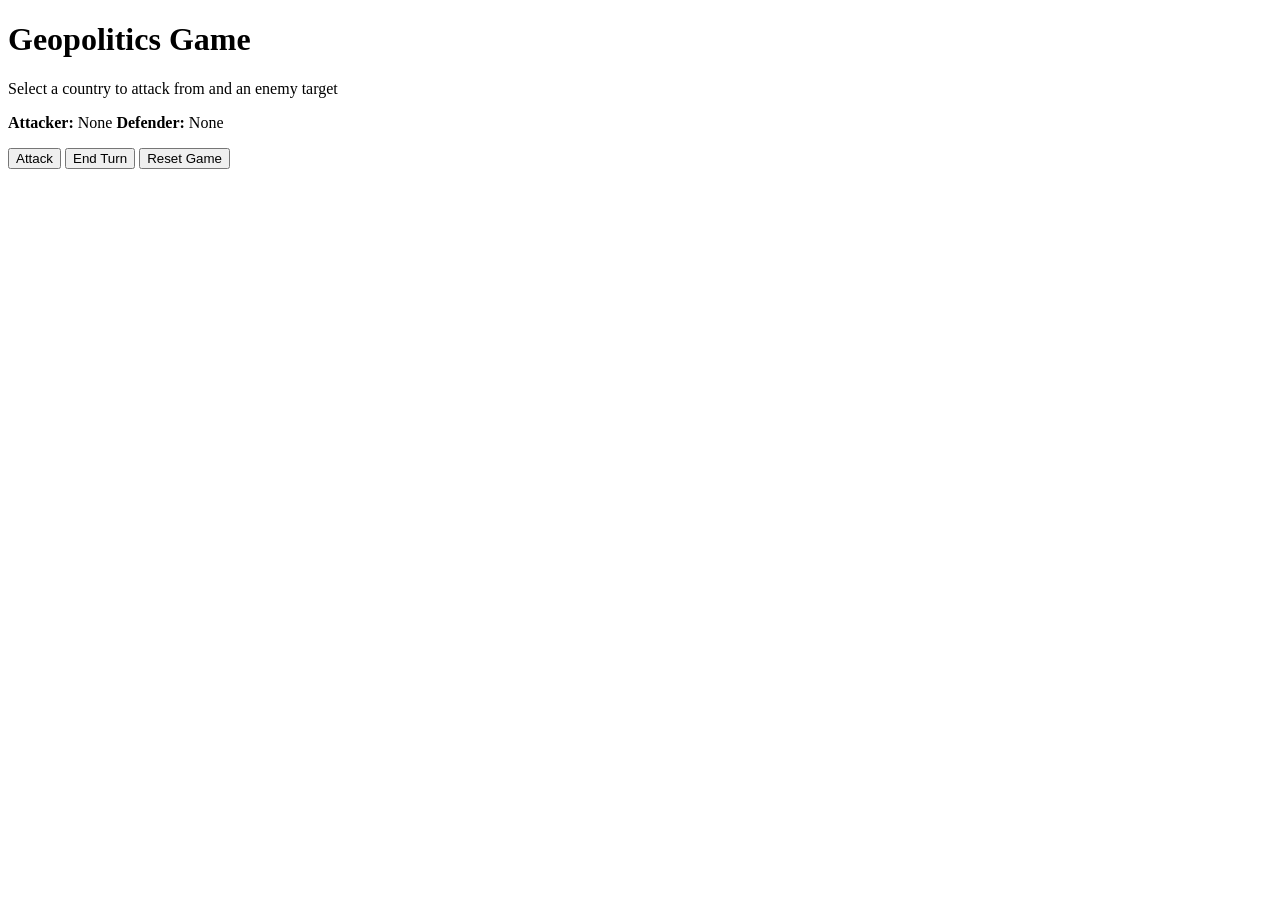
==== templates/index.html @ 324dba8e "Set up index.html sections" ====
<!doctype html>
<html lang="en">
  <head>
    <meta charset="UTF-8" />
    <meta name="viewport" content="width=device-width, initial-scale=1.0" />
    <title>Geopolitics Game</title>
    <link rel="stylesheet" href="/static/css/style.css" />
  </head>
  <body>
    <h1>Geopolitics Game</h1>
    <p id="game-status">Select a country to attack from and an enemy target</p>

    <!-- Panel for selctions and buttons -->
    <div id="controls">
      <p>
        <strong>Attacker:</strong> <span id="selected-attacker">None</span>
        <strong>Defender:</strong> <span id="selected-defender">None</span>
      </p>

      <button id="attack-btn">Attack</button>
      <button id="end-turn-btn">End Turn</button>
      <button id="reset-btn">Reset Game</button>
    </div>

    <!-- Dice rolls and battle outcomes -->
    <div id="battle-log"></div>

    <!-- Country cards -->
    <div id="board"></div>

    <script src="/static/js/game.js"></script>
  </body>
</html>
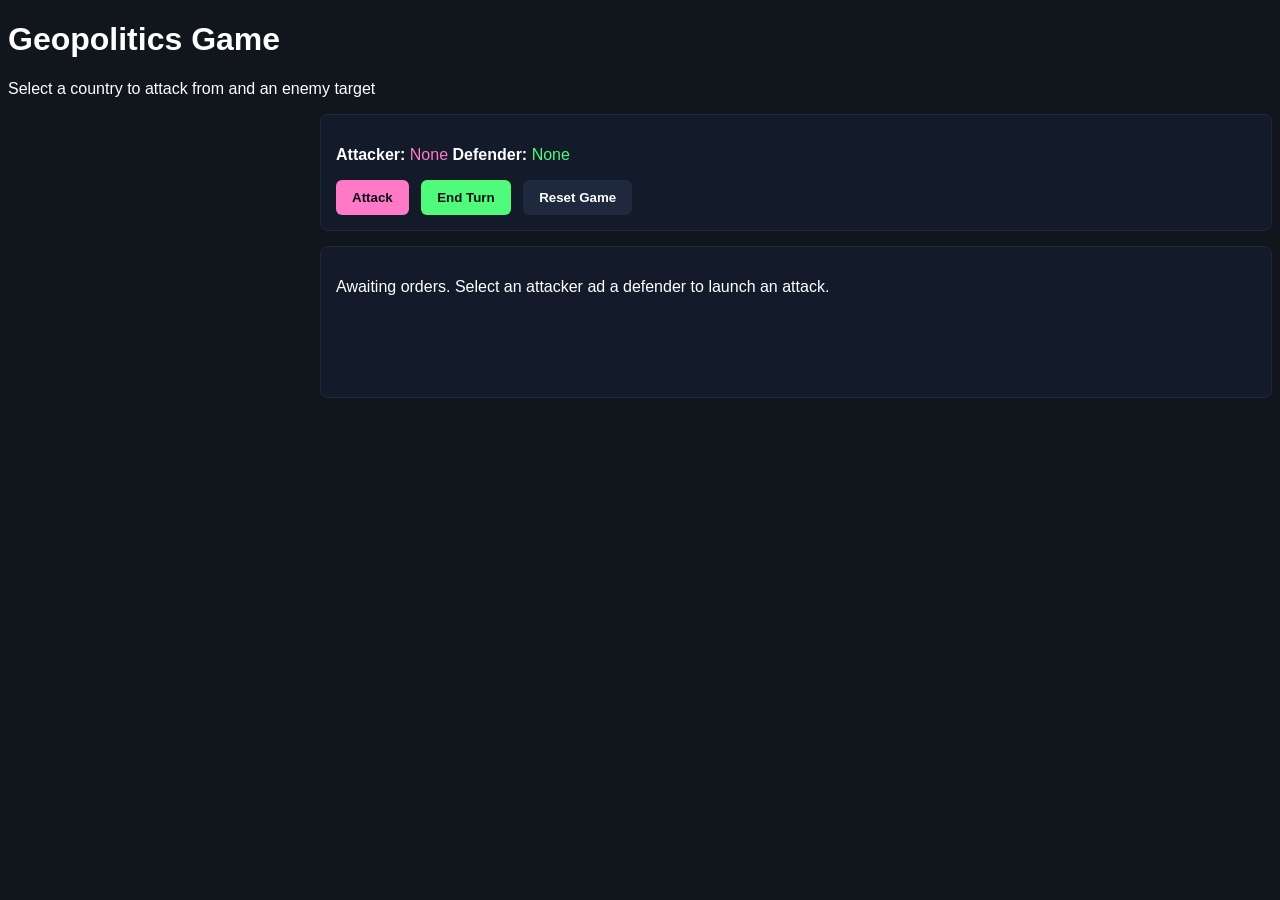
==== commit 8b8385d7: "Add country card layout and space sections" ====
--- a/templates/index.html
+++ b/templates/index.html
@@ -10,23 +10,32 @@
     <h1>Geopolitics Game</h1>
     <p id="game-status">Select a country to attack from and an enemy target</p>
 
-    <!-- Panel for selctions and buttons -->
-    <div id="controls">
-      <p>
-        <strong>Attacker:</strong> <span id="selected-attacker">None</span>
-        <strong>Defender:</strong> <span id="selected-defender">None</span>
-      </p>
+    <div id="game-container">
+      <!-- Country cards -->
+      <div id="board"></div>
 
-      <button id="attack-btn">Attack</button>
-      <button id="end-turn-btn">End Turn</button>
-      <button id="reset-btn">Reset Game</button>
+      <div id="right-panel">
+        <!-- Panel for selctions and buttons -->
+        <div id="controls">
+          <p>
+            <strong>Attacker:</strong> <span id="selected-attacker">None</span>
+            <strong>Defender:</strong> <span id="selected-defender">None</span>
+          </p>
+
+          <button id="attack-btn">Attack</button>
+          <button id="end-turn-btn">End Turn</button>
+          <button id="reset-btn">Reset Game</button>
+        </div>
+
+        <!-- Dice rolls and battle outcomes -->
+        <div id="battle-log">
+          <p>
+            Awaiting orders. Select an attacker ad a defender to launch an
+            attack.
+          </p>
+        </div>
+      </div>
     </div>
-
-    <!-- Dice rolls and battle outcomes -->
-    <div id="battle-log"></div>
-
-    <!-- Country cards -->
-    <div id="board"></div>
 
     <script src="/static/js/game.js"></script>
   </body>
--- a/static/css/style.css
+++ b/static/css/style.css
@@ -0,0 +1,100 @@
+body {
+  background-color: #11151c;
+  color: #ffffff;
+  font-family: Arial, sans-serif;
+}
+
+.country-card {
+  background-color: #131a2a;
+  padding: 6px 10px;
+  margin-bottom: 6px;
+  border-radius: 8px;
+  cursor: pointer;
+}
+
+.country-card h3 {
+  margin: 0 0 2px 0;
+  font-size: 14px;
+}
+
+.country-card p {
+  margin: 0;
+  font-size: 12px;
+  color: #8b9bb4;
+}
+
+.player {
+  border: 2px solid #ff79c6;
+}
+
+.npc {
+  border: 2px solid #50fa7b;
+}
+
+#controls {
+  background-color: #131a2a;
+  border: 1px solid #1f293d;
+  padding: 15px;
+  margin-bottom: 15px;
+  border-radius: 8px;
+}
+
+#battle-log {
+  background-color: #131a2a;
+  border: 1px solid #1f293d;
+  padding: 15px;
+  margin-bottom: 15px;
+  border-radius: 8px;
+  min-height: 120px;
+}
+
+#selected-attacker {
+  color: #ff79c6;
+}
+
+#selected-defender {
+  color: #50fa7b;
+}
+
+button {
+  padding: 10px 16px;
+  margin-right: 8px;
+  border: none;
+  border-radius: 6px;
+  font-weight: bold;
+  cursor: pointer;
+}
+
+#attack-btn {
+  background-color: #ff79c6;
+  color: #0b0f19;
+}
+
+#end-turn-btn {
+  background-color: #50fa7b;
+  color: #0b0f19;
+}
+
+#reset-btn {
+  background-color: #1f293d;
+  color: #ffffff;
+}
+
+#game-container {
+  display: flex;
+  gap: 20px;
+}
+
+#board {
+  width: 284px;
+  max-height: 80vh;
+  overflow-y: auto;
+  padding-right: 8px;
+  display: grid;
+  grid-template-columns: 1fr 1fr;
+  gap: 8px;
+}
+
+#right-panel {
+  flex: 1;
+}
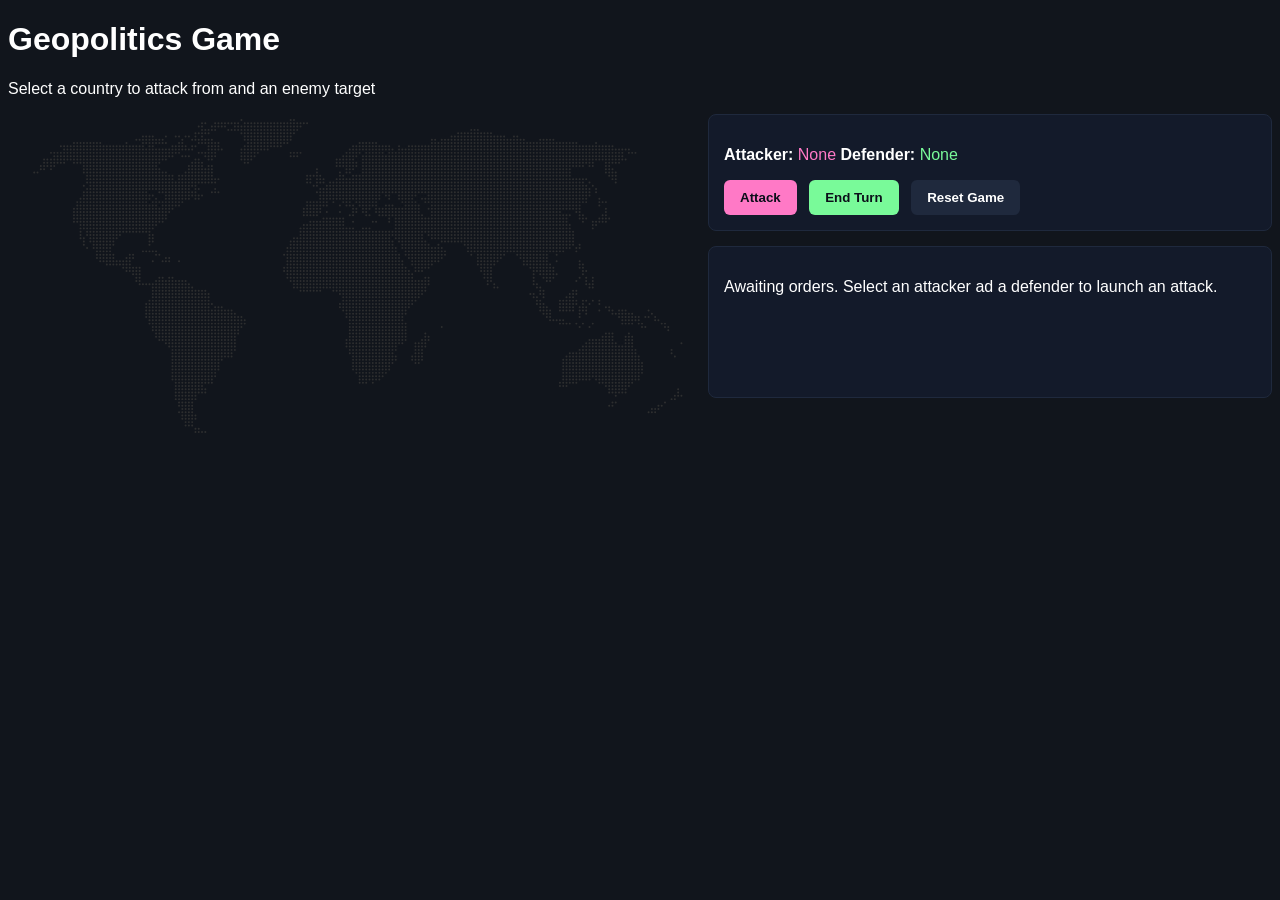
==== commit c47939d8: "Update background" ====
--- a/templates/index.html
+++ b/templates/index.html
@@ -13,6 +13,15 @@
     <div id="game-container">
       <!-- Country cards -->
       <div id="board"></div>
+
+      <!-- World map background-->
+      <div class="world-map-container" id="world-map-svg">
+        <img
+          src="/static/images/world_map.svg"
+          alt="World Map"
+          class="tactical-map-img"
+        />
+      </div>
 
       <div id="right-panel">
         <!-- Panel for selctions and buttons -->
--- a/static/css/style.css
+++ b/static/css/style.css
@@ -10,6 +10,7 @@
   margin-bottom: 6px;
   border-radius: 8px;
   cursor: pointer;
+  transition: all 0.2s ease;
 }
 
 .country-card h3 {
@@ -20,15 +21,19 @@
 .country-card p {
   margin: 0;
   font-size: 12px;
-  color: #8b9bb4;
+  color: #ffffff;
 }
 
 .player {
   border: 2px solid #ff79c6;
+  background-color: rgba(255, 121, 198, 0.25);
+  box-shadow: 0 0 10px rgba(255, 121, 198, 0.18);
 }
 
 .npc {
-  border: 2px solid #50fa7b;
+  border: 2px solid #79fa99;
+  background-color: rgba(121, 250, 153, 0.25);
+  box-shadow: 0 0 10px rgba(121, 250, 153, 0.18);
 }
 
 #controls {
@@ -53,7 +58,7 @@
 }
 
 #selected-defender {
-  color: #50fa7b;
+  color: #79fa99;
 }
 
 button {
@@ -71,7 +76,7 @@
 }
 
 #end-turn-btn {
-  background-color: #50fa7b;
+  background-color: #79fa99;
   color: #0b0f19;
 }
 
@@ -85,16 +90,39 @@
   gap: 20px;
 }
 
-#board {
-  width: 284px;
-  max-height: 80vh;
-  overflow-y: auto;
-  padding-right: 8px;
-  display: grid;
-  grid-template-columns: 1fr 1fr;
-  gap: 8px;
-}
-
 #right-panel {
   flex: 1;
 }
+
+.player:hover,
+#attack-btn:hover {
+  box-shadow: 0 0 16px rgba(255, 121, 198, 0.4);
+}
+
+.npc:hover,
+#end-turn-btn:hover {
+  box-shadow: 0 0 16px rgba(121, 250, 153, 0.4);
+}
+
+.flag-icon {
+  width: 20px;
+  height: 14px;
+  margin-right: 6px;
+  vertical-align: middle;
+  border-radius: 2px;
+}
+
+.soldier-icon {
+  width: 14px;
+  height: 14px;
+  margin-right: 4px;
+  vertical-align: middle;
+}
+
+.tactical-map-img {
+  width: 100%;
+  height: 100%;
+  object-fit: contain;
+  border-radius: 4px;
+  opacity: 0.85;
+}
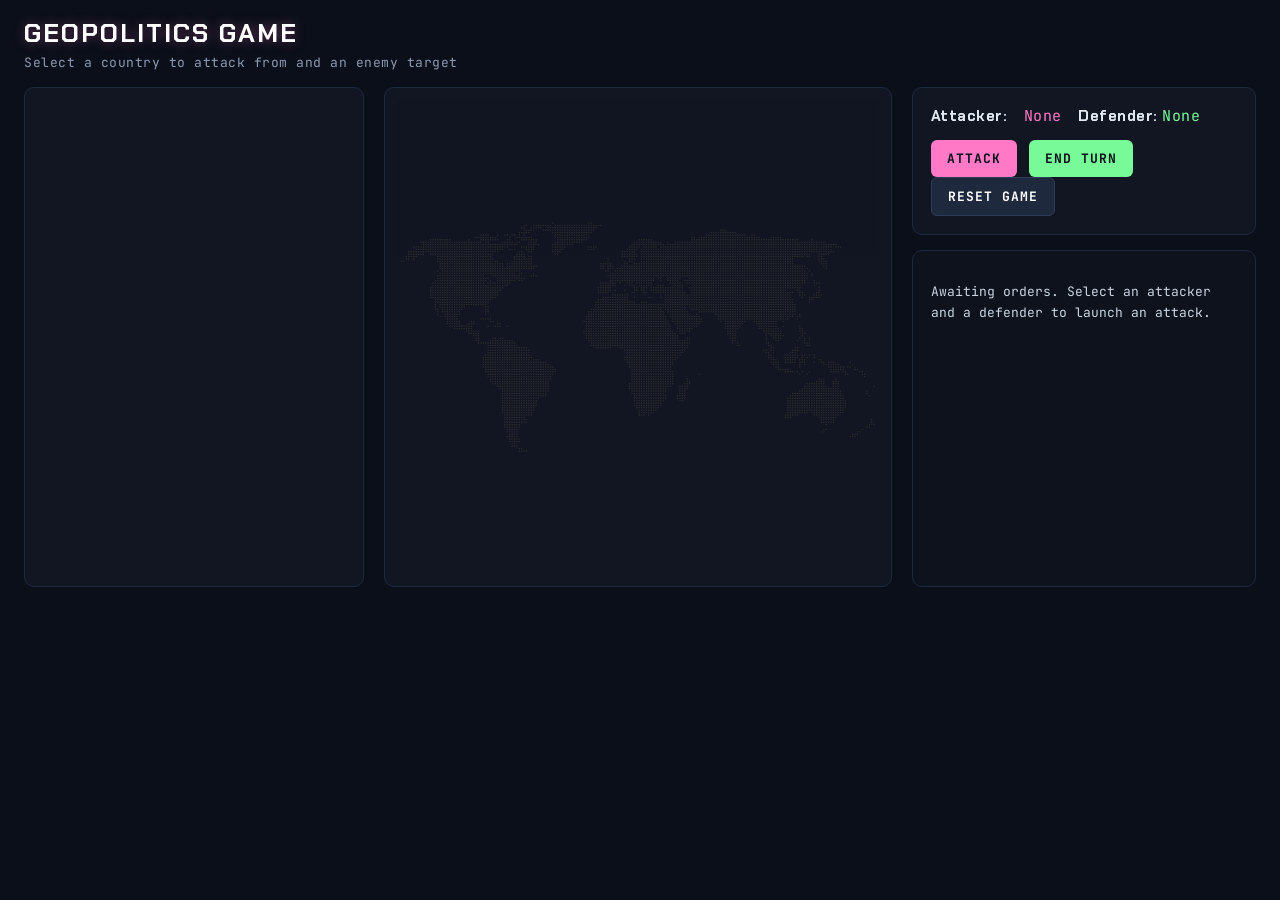
==== commit 1af4000f: "Update styling" ====
--- a/templates/index.html
+++ b/templates/index.html
@@ -5,10 +5,20 @@
     <meta name="viewport" content="width=device-width, initial-scale=1.0" />
     <title>Geopolitics Game</title>
     <link rel="stylesheet" href="/static/css/style.css" />
+    <link rel="preconnect" href="https://fonts.googleapis.com" />
+    <link rel="preconnect" href="https://fonts.gstatic.com" crossorigin />
+    <link
+      href="https://fonts.googleapis.com/css2?family=Chakra+Petch:wght@500;600;700&family=JetBrains+Mono:wght@400;600&display=swap"
+      rel="stylesheet"
+    />
   </head>
   <body>
-    <h1>Geopolitics Game</h1>
-    <p id="game-status">Select a country to attack from and an enemy target</p>
+    <header class="top-bar">
+      <h1>Geopolitics Game</h1>
+      <p id="game-status">
+        Select a country to attack from and an enemy target
+      </p>
+    </header>
 
     <div id="game-container">
       <!-- Country cards -->
@@ -39,7 +49,7 @@
         <!-- Dice rolls and battle outcomes -->
         <div id="battle-log">
           <p>
-            Awaiting orders. Select an attacker ad a defender to launch an
+            Awaiting orders. Select an attacker and a defender to launch an
             attack.
           </p>
         </div>
--- a/static/css/style.css
+++ b/static/css/style.css
@@ -1,25 +1,68 @@
+* {
+  box-sizing: border-box;
+}
+
 body {
-  background-color: #11151c;
+  background-color: #0b0f19;
+  color: #e2e8f0;
+  font-family: "Chakra Petch", "Segoe UI", Tahoma, sans-serif;
+  margin: 0;
+  padding: 16px 24px;
+}
+
+h1 {
+  margin: 0 0 4px 0;
+  font-size: 26px;
+  letter-spacing: 2px;
+  text-transform: uppercase;
   color: #ffffff;
-  font-family: Arial, sans-serif;
+  text-shadow: 0 0 12px rgba(255, 121, 198, 0.35);
+}
+
+#game-status {
+  margin: 0 0 16px 0;
+  font-family: "JetBrains Mono", "Consolas", monospace;
+  font-size: 13px;
+  color: #8b9bb4;
+  letter-spacing: 0.5px;
+}
+
+#game-container {
+  display: flex;
+  gap: 20px;
+  align-items: stretch;
+  height: calc(100vh = 110px);
+  min-height: 500px;
+}
+
+#board {
+  display: grid;
+  grid-template-columns: repeat(2, 150px);
+  gap: 10px;
+  align-content: start;
+  background-color: #111622;
+  border: 1px solid #1f293d;
+  padding: 14px;
+  border-radius: 10px;
 }
 
 .country-card {
   background-color: #131a2a;
-  padding: 6px 10px;
-  margin-bottom: 6px;
+  padding: 10px 12px;
   border-radius: 8px;
   cursor: pointer;
   transition: all 0.2s ease;
 }
 
 .country-card h3 {
-  margin: 0 0 2px 0;
+  margin: 0 0 6px 0;
   font-size: 14px;
+  letter-spacing: 0.5px;
 }
 
 .country-card p {
   margin: 0;
+  font-family: "JetBrains Mono", "Consolas", monospace;
   font-size: 12px;
   color: #ffffff;
 }
@@ -36,38 +79,71 @@
   box-shadow: 0 0 10px rgba(121, 250, 153, 0.18);
 }
 
+.world-map-container {
+  flex: 1.4;
+  background-color: #111622;
+  border: 1px solid #1f293d;
+  border-radius: 10px;
+  padding: 12px;
+  display: flex;
+  align-items: center;
+  justify-content: center;
+  overflow: hidden;
+}
+
 #controls {
-  background-color: #131a2a;
-  border: 1px solid #1f293d;
-  padding: 15px;
-  margin-bottom: 15px;
-  border-radius: 8px;
+  background-color: #111622;
+  border: 1px solid #1f293d;
+  padding: 18px;
+  border-radius: 10px;
+}
+
+#controls p {
+  margin: 0 0 14px 0;
+  font-size: 15px;
+  letter-spacing: 0.5px;
 }
 
 #battle-log {
-  background-color: #131a2a;
-  border: 1px solid #1f293d;
-  padding: 15px;
-  margin-bottom: 15px;
-  border-radius: 8px;
-  min-height: 120px;
+  flex: 1;
+  background-color: #0d121d;
+  border: 1px solid #1f293d;
+  padding: 18px;
+  border-radius: 10px;
+  font-family: "JetBrains Mono", "Consolas", monospace;
+  font-size: 13px;
+  line-height: 1.6;
+  color: #cbd5e1;
+  overflow-y: auto;
+}
+
+#battle-lof p {
+  margin: 0 0 10px 0;
 }
 
 #selected-attacker {
   color: #ff79c6;
+  font-family: "JetBrains Mono", "Consolas", monospace;
+  margin: 12px;
 }
 
 #selected-defender {
   color: #79fa99;
+  font-family: "JetBrains Mono", "Consolas", monospace;
 }
 
 button {
+  font-family: "JetBrains Mono", "Consolas", monospace;
+  font-size: 13px;
+  letter-spacing: 1px;
+  text-transform: uppercase;
   padding: 10px 16px;
   margin-right: 8px;
   border: none;
   border-radius: 6px;
-  font-weight: bold;
+  font-weight: 700;
   cursor: pointer;
+  transition: all 0.2s ease;
 }
 
 #attack-btn {
@@ -83,6 +159,11 @@
 #reset-btn {
   background-color: #1f293d;
   color: #ffffff;
+  border: 1px solid #2e3d59;
+}
+
+#reset-btn:hover {
+  background-color: #293650;
 }
 
 #game-container {
@@ -92,16 +173,21 @@
 
 #right-panel {
   flex: 1;
+  display: flex;
+  flex-direction: column;
+  gap: 15px;
 }
 
 .player:hover,
 #attack-btn:hover {
-  box-shadow: 0 0 16px rgba(255, 121, 198, 0.4);
+  box-shadow: 0 0 16px rgba(255, 121, 198, 0.5);
+  transform: translateY(-1px);
 }
 
 .npc:hover,
 #end-turn-btn:hover {
-  box-shadow: 0 0 16px rgba(121, 250, 153, 0.4);
+  box-shadow: 0 0 16px rgba(121, 250, 153, 0.5);
+  transform: translateY(-1px);
 }
 
 .flag-icon {
@@ -123,6 +209,6 @@
   width: 100%;
   height: 100%;
   object-fit: contain;
-  border-radius: 4px;
-  opacity: 0.85;
-}
+  border-radius: 6px;
+  opacity: 0.9;
+}
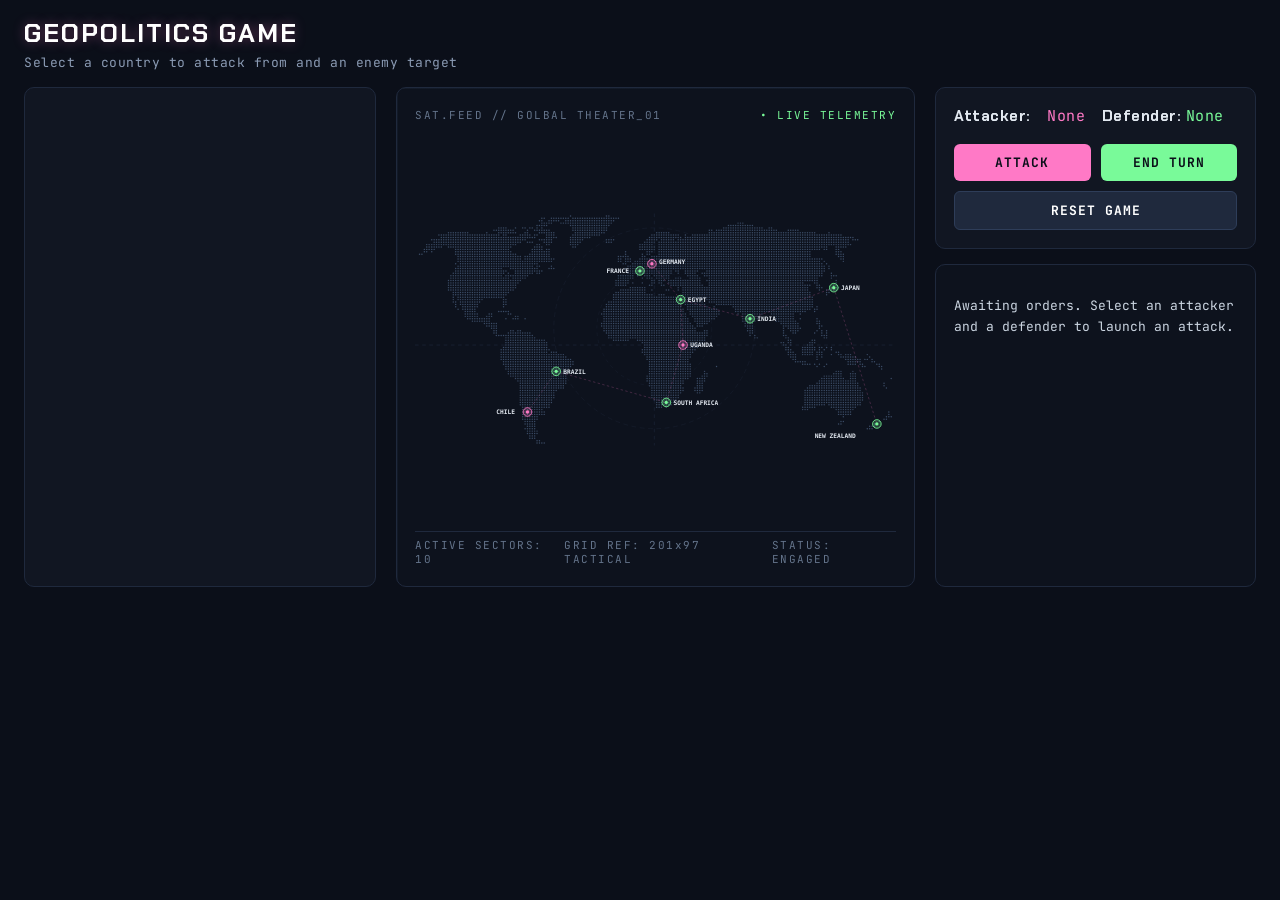
==== commit ea9a0d8f: "Update world map styling and appearance" ====
--- a/templates/index.html
+++ b/templates/index.html
@@ -26,11 +26,22 @@
 
       <!-- World map background-->
       <div class="world-map-container" id="world-map-svg">
+        <div class="map-hud-header">
+          <span>SAT.FEED // GOLBAL THEATER_01</span>
+          <span class="hud-live">• LIVE TELEMETRY</span>
+        </div>
+
         <img
           src="/static/images/world_map.svg"
           alt="World Map"
           class="tactical-map-img"
         />
+
+        <div class="map-hud-footer">
+          <span>ACTIVE SECTORS: 10</span>
+          <span>GRID REF: 201x97 TACTICAL</span>
+          <span>STATUS: ENGAGED</span>
+        </div>
       </div>
 
       <div id="right-panel">
--- a/static/css/style.css
+++ b/static/css/style.css
@@ -37,8 +37,9 @@
 
 #board {
   display: grid;
-  grid-template-columns: repeat(2, 150px);
-  gap: 10px;
+  grid-template-columns: repeat(2, 155px);
+  grid-template-rows: repeat(5, 1fr);
+  gap: 12px;
   align-content: start;
   background-color: #111622;
   border: 1px solid #1f293d;
@@ -48,22 +49,25 @@
 
 .country-card {
   background-color: #131a2a;
-  padding: 10px 12px;
+  padding: 12px 14px;
   border-radius: 8px;
   cursor: pointer;
   transition: all 0.2s ease;
+  display: flex;
+  flex-direction: column;
+  justify-content: center;
 }
 
 .country-card h3 {
-  margin: 0 0 6px 0;
-  font-size: 14px;
+  margin: 0 0 8px 0;
+  font-size: 15px;
   letter-spacing: 0.5px;
 }
 
 .country-card p {
   margin: 0;
   font-family: "JetBrains Mono", "Consolas", monospace;
-  font-size: 12px;
+  font-size: 13px;
   color: #ffffff;
 }
 
@@ -80,15 +84,39 @@
 }
 
 .world-map-container {
-  flex: 1.4;
-  background-color: #111622;
-  border: 1px solid #1f293d;
-  border-radius: 10px;
-  padding: 12px;
-  display: flex;
-  align-items: center;
-  justify-content: center;
+  flex: 1.5;
+  background-color: #0d121d;
+  background-image:
+    linear-gradient(rgba(31, 41, 61, 0.35) 1px, transparent 1px),
+    linear-gradient(90deg, rgba(31, 41, 61, 0.35) 1px, transparent 1px);
+  border: 1px solid #1f293d;
+  border-radius: 10px;
+  padding: 14px 18px;
+  display: flex;
+  flex-direction: column;
+  justify-content: space-between;
   overflow: hidden;
+}
+
+.map-hud-header,
+.map-hud-footer {
+  display: flex;
+  justify-content: space-between;
+  font-family: "JetBrains Mono", "Consolas", monospace;
+  font-size: 11px;
+  letter-spacing: 1.5px;
+  color: #64748b;
+  padding: 6px 0;
+  border-bottom: 1px solild #1f293d;
+}
+
+.map-hud-footer {
+  border-bottom: none;
+  border-top: 1px solid #1f293d;
+}
+
+.hud-live {
+  color: #79fa99;
 }
 
 #controls {
@@ -96,12 +124,16 @@
   border: 1px solid #1f293d;
   padding: 18px;
   border-radius: 10px;
+  display: flex;
+  flex-wrap: wrap;
+  gap: 10px;
 }
 
 #controls p {
-  margin: 0 0 14px 0;
+  margin: 0 0 8px 0;
   font-size: 15px;
   letter-spacing: 0.5px;
+  width: 100%;
 }
 
 #battle-log {
@@ -133,12 +165,14 @@
 }
 
 button {
+  flex: 1;
+  min-width: 105px;
   font-family: "JetBrains Mono", "Consolas", monospace;
   font-size: 13px;
   letter-spacing: 1px;
   text-transform: uppercase;
-  padding: 10px 16px;
-  margin-right: 8px;
+  padding: 10px 12px;
+  margin: 0;
   border: none;
   border-radius: 6px;
   font-weight: 700;
@@ -207,8 +241,8 @@
 
 .tactical-map-img {
   width: 100%;
-  height: 100%;
+  flex: 1;
+  min-height: 0;
   object-fit: contain;
   border-radius: 6px;
-  opacity: 0.9;
-}
+}
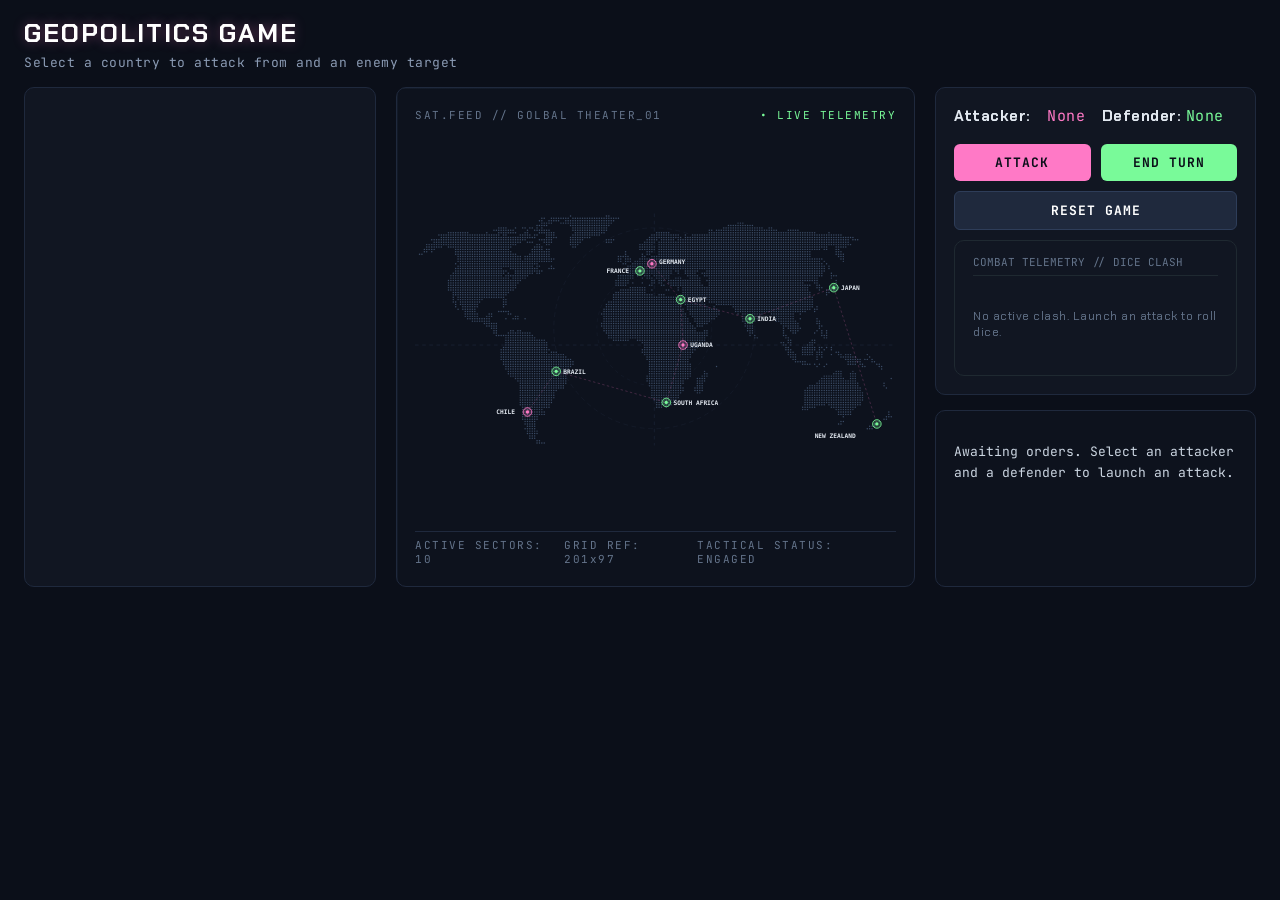
==== commit 031dc4f2: "Add dice arena section" ====
--- a/templates/index.html
+++ b/templates/index.html
@@ -39,8 +39,8 @@
 
         <div class="map-hud-footer">
           <span>ACTIVE SECTORS: 10</span>
-          <span>GRID REF: 201x97 TACTICAL</span>
-          <span>STATUS: ENGAGED</span>
+          <span>GRID REF: 201x97</span>
+          <span>TACTICAL STATUS: ENGAGED</span>
         </div>
       </div>
 
@@ -55,6 +55,13 @@
           <button id="attack-btn">Attack</button>
           <button id="end-turn-btn">End Turn</button>
           <button id="reset-btn">Reset Game</button>
+
+          <div id="dice-stage">
+            <div class="dice-header">COMBAT TELEMETRY // DICE CLASH</div>
+            <div id="dice-arena">
+              <p>No active clash. Launch an attack to roll dice.</p>
+            </div>
+          </div>
         </div>
 
         <!-- Dice rolls and battle outcomes -->
--- a/static/css/style.css
+++ b/static/css/style.css
@@ -246,3 +246,33 @@
   object-fit: contain;
   border-radius: 6px;
 }
+
+#dice-stage {
+  background-color: #111622;
+  border: 1px solid #1f2931;
+  border-radius: 10px;
+  padding: 14px 18px;
+}
+
+.dice-header {
+  font-family: "JetBrains Mono", "Consolas", monospace;
+  font-size: 11px;
+  color: #64748b;
+  border-bottom: 1px solid #1f2931;
+  padding-bottom: 6px;
+  margin-bottom: 10px;
+}
+
+#dice-arena {
+  display: flex;
+  flex-direction: column;
+  gap: 10px;
+  min-height: 75px;
+  justify-content: center;
+}
+
+#dice-arena p {
+  margin: 0;
+  font-size: 12px;
+  color: #64748b;
+}
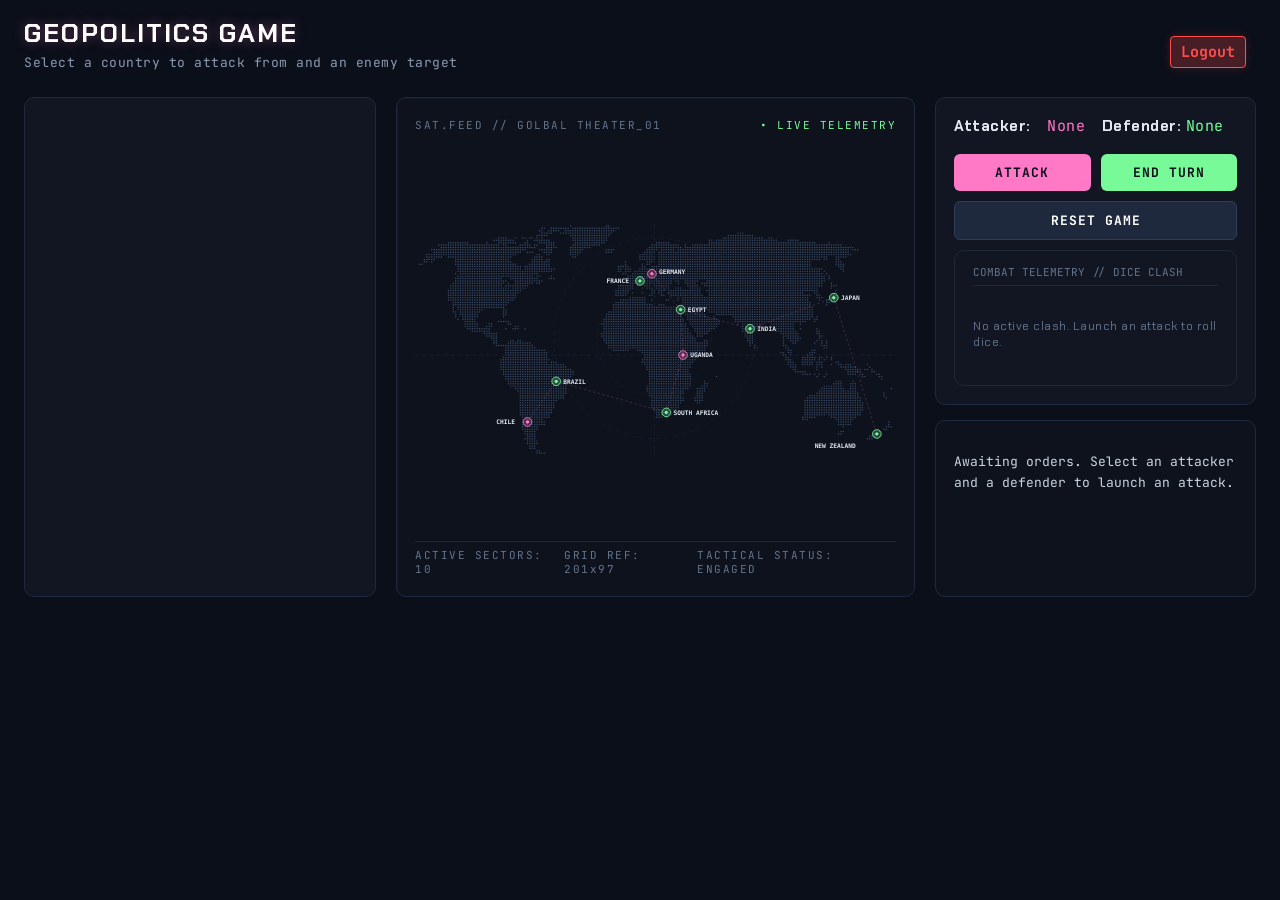
==== commit 75ed6e9a: "Add logout button logic and styling" ====
--- a/templates/index.html
+++ b/templates/index.html
@@ -14,10 +14,13 @@
   </head>
   <body>
     <header class="top-bar">
-      <h1>Geopolitics Game</h1>
-      <p id="game-status">
-        Select a country to attack from and an enemy target
-      </p>
+      <div>
+        <h1>Geopolitics Game</h1>
+        <p id="game-status">
+          Select a country to attack from and an enemy target
+        </p>
+      </div>
+      <div class="logout"><a href="/logout">Logout</a></div>
     </header>
 
     <div id="game-container">
--- a/static/css/style.css
+++ b/static/css/style.css
@@ -276,3 +276,34 @@
   font-size: 12px;
   color: #64748b;
 }
+.logout {
+  text-align: right;
+  padding: 10px;
+}
+
+.logout a {
+  color: #ff4c4c;
+  text-decoration: none;
+  font-size: 15px;
+  font-family: "JetBrains Mono", monospace;
+  font-weight: bold;
+  border:
+    1px,
+    solid #ff4c4c;
+  padding: 5px 10px;
+  border-radius: 4px;
+  background-color: rgb(255, 76, 76, 0.25);
+  box-shadow: 0 0 10px rgba(255, 76, 76, 0.18);
+}
+
+.logout a:hover {
+  box-shadow: 0 0 16px rgba(255, 76, 76, 0.5);
+  transform: translateY(-1px);
+}
+
+.top-bar {
+  display: flex;
+  justify-content: space-between;
+  align-items: center;
+  margin-bottom: 10px;
+}
